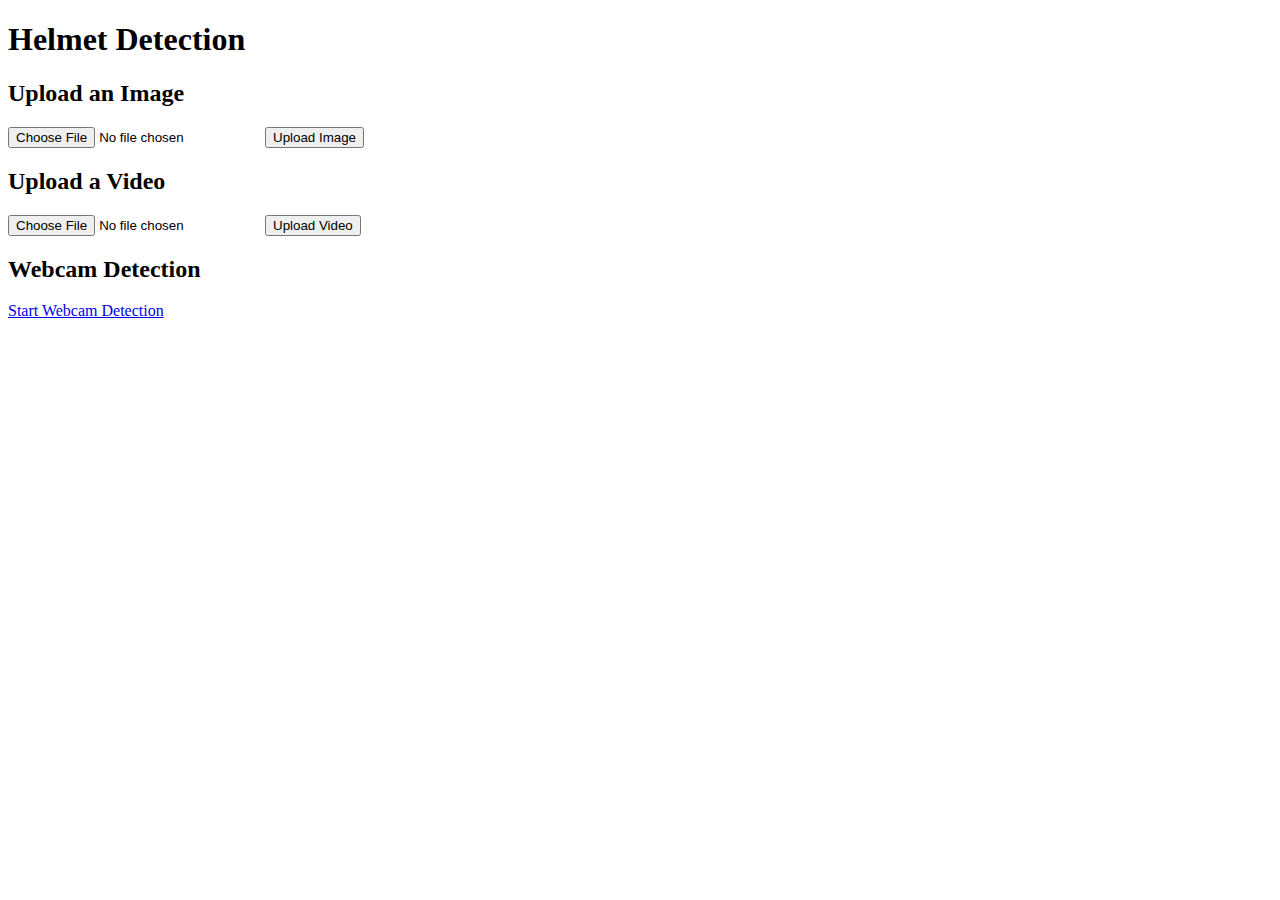
==== python_flask/templates/index.html @ c235be3f "add" ====
<!DOCTYPE html>
<html lang="en">
<head>
    <meta charset="UTF-8">
    <meta name="viewport" content="width=device-width, initial-scale=1.0">
    <title>Helmet Detection</title>
</head>
<body>
    <h1>Helmet Detection</h1>

    <!-- ฟอร์มสำหรับอัปโหลดรูปภาพ -->
    <h2>Upload an Image</h2>
    <form action="/upload_image" method="POST" enctype="multipart/form-data">
        <input type="file" name="file" accept="image/*">
        <button type="submit">Upload Image</button>
    </form>

    <!-- ฟอร์มสำหรับอัปโหลดวิดีโอ -->
    <h2>Upload a Video</h2>
    <form action="/upload_video" method="POST" enctype="multipart/form-data">
        <input type="file" name="file" accept="video/*">
        <button type="submit">Upload Video</button>
    </form>

    <!-- ลิงก์สำหรับเปิดการตรวจจับผ่านเว็บแคม -->
    <h2>Webcam Detection</h2>
    <a href="/webcam">Start Webcam Detection</a>
</body>
</html>
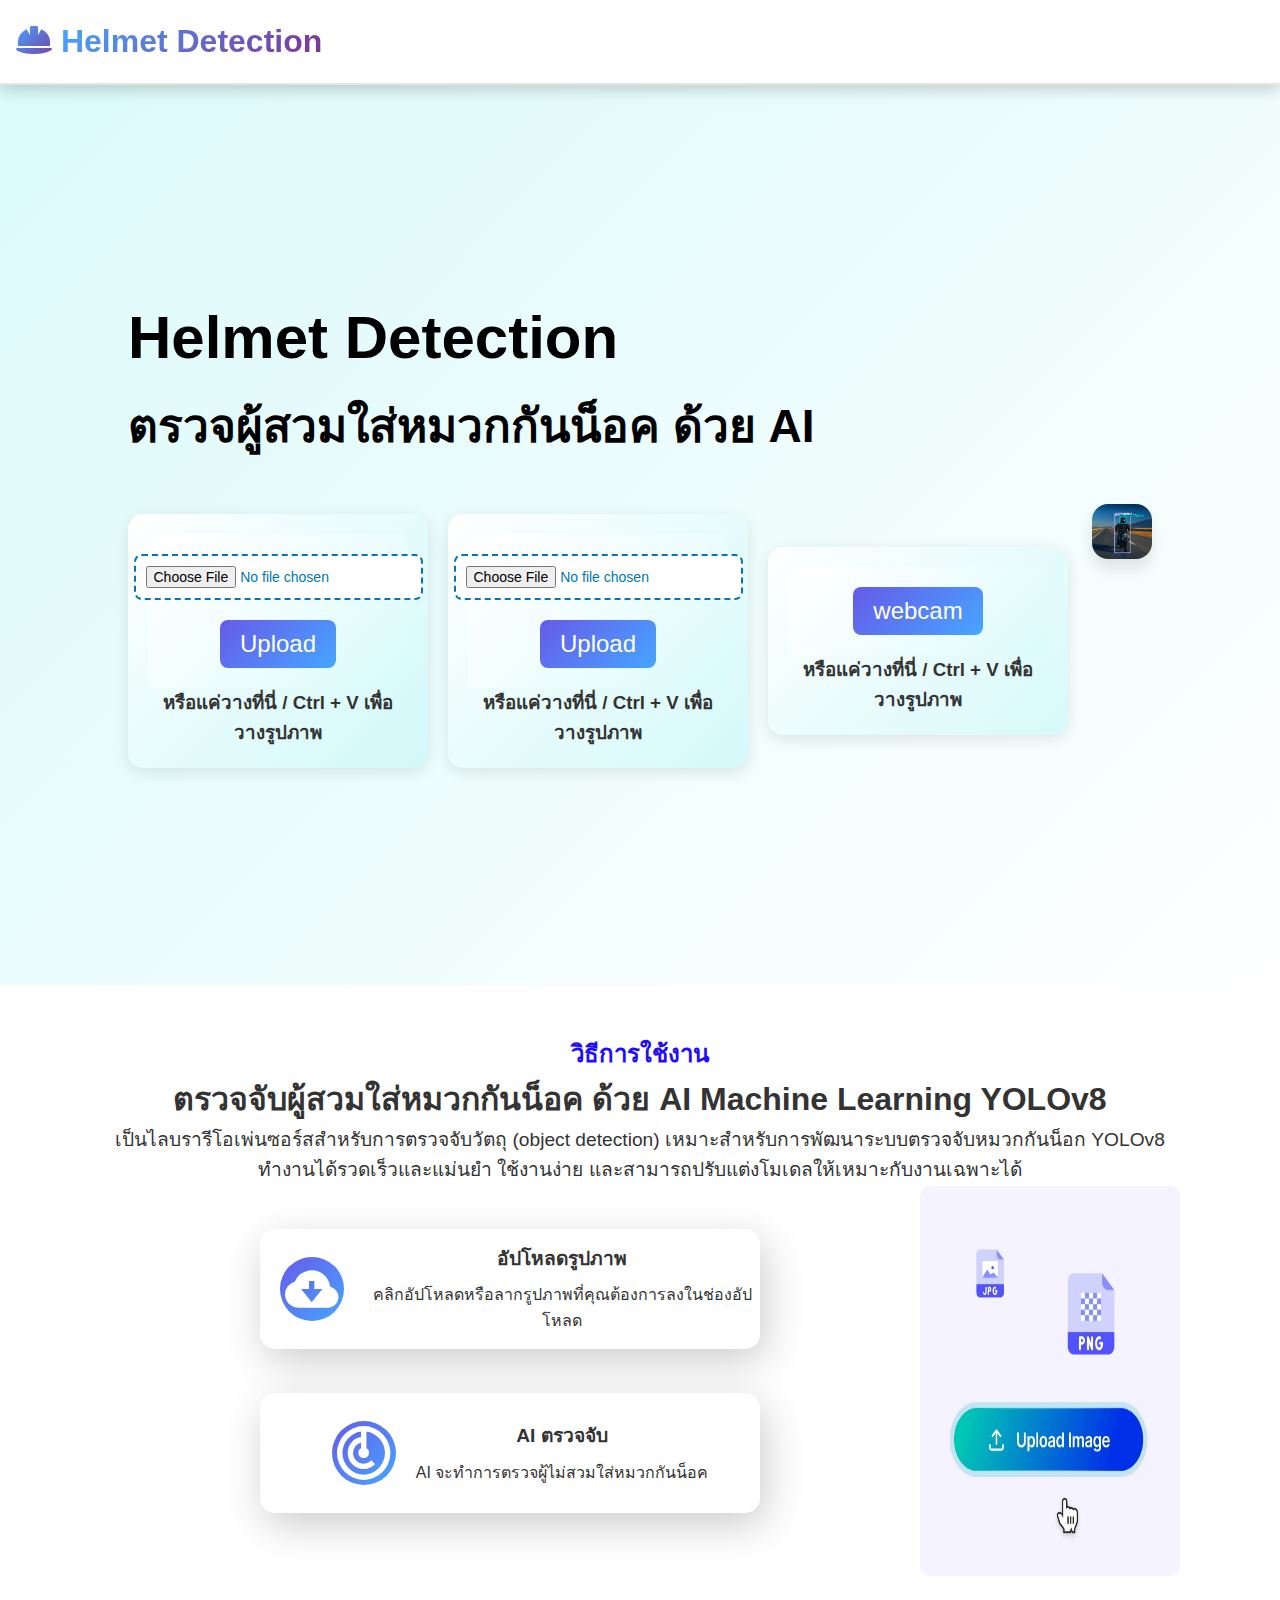
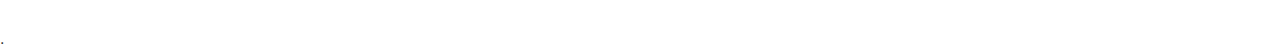
==== commit 79c7ab83: "add" ====
--- a/python_flask/templates/index.html
+++ b/python_flask/templates/index.html
@@ -4,26 +4,93 @@
     <meta charset="UTF-8">
     <meta name="viewport" content="width=device-width, initial-scale=1.0">
     <title>Helmet Detection</title>
+    <link rel="stylesheet" href="styles.css">
+    <link rel="stylesheet" href="https://cdnjs.cloudflare.com/ajax/libs/font-awesome/6.0.0-beta3/css/all.min.css">
+    <link href='https://unpkg.com/boxicons@2.1.4/css/boxicons.min.css' rel='stylesheet'>
+
 </head>
 <body>
-    <h1>Helmet Detection</h1>
+    <nav>
+        <div class="logo">
+            <a href="#"><i class="fas fa-helmet-safety"></i> </a>
+            <a href="#">Helmet Detection</a>
+        </div>
+    </nav>
+    <section  class="home" id="home">
+        <div class="home-text">
+            <h1>Helmet Detection</h1>
+            <h2>ตรวจผู้สวมใส่หมวกกันน็อค ด้วย AI</h2>
+            <div class="btn-container">
+                <div class="btn">
+                    <form class="btn-1" action="/upload_image" method="POST" enctype="multipart/form-data">
+                        <input type="file" name="file" accept="image/*"/>
+                        <input type="submit" value="Upload">
+                    </form>
+                    <h3>หรือแค่วางที่นี่ / Ctrl + V เพื่อวางรูปภาพ</h3>
+                </div>
+                <div class="btn">
+                    <form class="btn-1" action="/upload_video" method="POST" enctype="multipart/form-data">
+                        <input type="file" name="file" accept="video/*" />
+                        <input type="submit" value="Upload">
+                    </form>
+                    <h3>หรือแค่วางที่นี่ / Ctrl + V เพื่อวางรูปภาพ</h3>
+                </div>
+                <div class="btn">
+                    <form class="btn-1" href="/webcam">
+                        <input type="submit" value="webcam">
+                    </form>
+                    <h3>หรือแค่วางที่นี่ / Ctrl + V เพื่อวางรูปภาพ</h3>
+                </div>
+            </div>
+            
 
-    <!-- ฟอร์มสำหรับอัปโหลดรูปภาพ -->
-    <h2>Upload an Image</h2>
-    <form action="/upload_image" method="POST" enctype="multipart/form-data">
-        <input type="file" name="file" accept="image/*">
-        <button type="submit">Upload Image</button>
-    </form>
+        </div>
+        <div class="home-img">
+            <img src="images/home.png" alt="">
+        </div>
+    </section>
 
-    <!-- ฟอร์มสำหรับอัปโหลดวิดีโอ -->
-    <h2>Upload a Video</h2>
-    <form action="/upload_video" method="POST" enctype="multipart/form-data">
-        <input type="file" name="file" accept="video/*">
-        <button type="submit">Upload Video</button>
-    </form>
+    <section class="how-to-use" id="How-to-use">
+    <div class="how-to-use-heading">
+        <h1>วิธีการใช้งาน</h1>
+        <h2>ตรวจจับผู้สวมใส่หมวกกันน็อค ด้วย AI Machine Learning YOLOv8</h2>
+        <p>เป็นไลบรารีโอเพ่นซอร์สสำหรับการตรวจจับวัตถุ (object detection) เหมาะสำหรับการพัฒนาระบบตรวจจับหมวกกันน็อก YOLOv8 ทำงานได้รวดเร็วและแม่นยำ ใช้งานง่าย และสามารถปรับแต่งโมเดลให้เหมาะกับงานเฉพาะได้</p>
+    </div>
+    <div class="how-to-use-content">
+        <div class="how-to-use-boxes">
+            <div class="box" id="upload-box">
+                <i class='bx bxs-cloud-download'></i>
+                <div class="how-to-use-text">
+                    <h1>อัปโหลดรูปภาพ</h1>
+                    <p>คลิกอัปโหลดหรือลากรูปภาพที่คุณต้องการลงในช่องอัปโหลด</p>
+                </div>
+            </div>
+            <div class="box" id="ai-detect-box">
+                <i class='bx bx-radar'></i>
+                <div class="how-to-use-text">
+                    <h1>AI ตรวจจับ</h1>
+                    <p>AI จะทำการตรวจผู้ไม่สวมใส่หมวกกันน็อค</p>
+                </div>
+            </div>
+        </div>
+        <div class="how-to-use-img">
+            <img id="dynamic-image" src="images/Screenshot 2024-07-30 235159.png" alt="AI Helmet Detection">
+        </div>
+    </div>
+</section>
 
-    <!-- ลิงก์สำหรับเปิดการตรวจจับผ่านเว็บแคม -->
-    <h2>Webcam Detection</h2>
-    <a href="/webcam">Start Webcam Detection</a>
+
+
+
+
+
+
+
+
+
+
+
+    
+    <script src="script.js"></script>.
 </body>
 </html>--- a/python_flask/templates/styles.css
+++ b/python_flask/templates/styles.css
@@ -0,0 +1,228 @@
+/* ตั้งค่ารีเซ็ต margin, padding และ box-sizing สำหรับทุกองค์ประกอบ */
+* {
+    margin: 0;
+    padding: 0;
+    box-sizing: border-box;
+}
+
+/* การตกแต่งแถบนำทาง (navigation) */
+nav {
+    padding: 1rem;
+    background-color: #ffffff; /* สีน้ำเงินเข้ม */
+    display: flex;
+    justify-content: space-between;
+    align-items: center;
+    box-shadow: 0px 4px 15px rgba(0, 0, 0, 0.2); /* เพิ่มเงาเพื่อสร้างมิติ */
+    border-bottom: 2px solid rgba(0, 0, 0, 0.1); /* เส้นขอบล่างบางๆ เพื่อเน้นมิติ */
+    position: sticky; /* ทำให้แถบนำทางติดอยู่ด้านบน */
+    top: 0;
+    z-index: 1000;
+}
+
+
+/* การตกแต่งโลโก้ */
+.logo a {
+    font-size: 2rem;
+    background: linear-gradient(135deg, #46A6FF, #7E3299); /* ไล่สีจากน้ำเงินเข้มไปฟ้าอ่อน */
+    -webkit-background-clip: text; /* ทำให้การไล่สีใช้กับตัวอักษร */
+    -webkit-text-fill-color: transparent; /* ทำให้พื้นหลังของตัวอักษรโปร่งใส */
+    text-decoration: none;
+    font-weight: bold; /* เน้นโลโก้ */
+}
+
+
+/* การตกแต่งส่วน section */
+section {
+    padding: 50px 10%;
+    background: linear-gradient(135deg, #b1f4f474, #ffffff); /* ไล่สีฟ้าอ่อนไปสีขาว */
+}
+
+/* การตกแต่งส่วน home */
+.home {
+    width: 100%;
+    height: 100vh;
+    display: grid;
+    grid-template-columns: repeat(2, 1fr);
+    align-items: center;
+    gap: 1.5rem;
+}
+
+.home-img img {
+    width: 100%;
+    border-radius: 1rem;
+    box-shadow: 0px 10px 15px rgba(0, 0, 0, 0.1); /* เพิ่มเงาให้กับรูปภาพ */
+    transition: transform 0.3s ease; /* เพิ่มเอฟเฟกต์ซูมเมื่อ hover */
+}
+
+.home-img img:hover {
+    transform: scale(1.05); /* ซูมเมื่อ hover */
+}
+
+.home-text h1 {
+    font-size: 60px;
+    color: #000000; /* สีน้ำเงินเข้ม */
+    line-height: 1.2; /* เพิ่มการอ่านง่าย */
+}
+
+.home-text h2 {
+    font-size: 46px;
+    margin: 1rem 0;
+    color: #000000; /* สีน้ำเงินปานกลาง */
+}
+
+/* ปรับแต่งปุ่ม */
+.btn-container {
+    display: flex;
+    justify-content: center; /* จัดปุ่มให้อยู่กึ่งกลางหน้าจอ */
+    align-items: center;
+    gap: 20px; /* เพิ่มช่องว่างระหว่างปุ่ม */
+    margin-top: 50px;
+}
+
+/* การตกแต่งปุ่มคอนเทนเนอร์ */
+.btn {
+    display: flex;
+    flex-direction: column;
+    align-items: center;
+    background: linear-gradient(135deg, #ffffff, #b1f4f474); /* ไล่สีฟ้าอ่อนไปสีขาว */
+    padding: 20px;
+    border-radius: 15px;
+    width: 300px; /* ปรับขนาดให้ปุ่มเท่ากัน */
+    text-align: center;
+    box-shadow: 0px 4px 15px rgba(0, 0, 0, 0.1);
+}
+
+
+/* การตกแต่งฟอร์ม */
+.btn-1 {
+    display: flex;
+    flex-direction: column;
+    align-items: center;
+    gap: 20px; /* ระยะห่างระหว่างองค์ประกอบ */
+    padding: 20px;
+    background: linear-gradient(135deg, #ffffff, #d4fbfb74); /* ไล่สีฟ้าอ่อนไปสีขาว */
+    border-radius: 10px;
+    width: 100%;
+}
+
+/* การตกแต่ง input[type="file"] */
+.btn-1 input[type="file"] {
+    background-color: #ffffff; /* พื้นหลังสีขาว */
+    border: 2px dashed #0077b6; /* ขอบเส้นประสีน้ำเงิน */
+    padding: 10px;
+    border-radius: 8px;
+    font-size: 14px;
+    cursor: pointer;
+    color: #0077b6; /* ข้อความสีน้ำเงิน */
+}
+
+/* การตกแต่ง input[type="submit"] */
+.btn-1 input[type="submit"] {
+    background: linear-gradient(135deg, #665AE8, #46A6FF); /* ไล่สีจากน้ำเงินเข้มไปน้ำเงินปานกลาง */
+    color: #ffffff; /* ข้อความสีขาว */
+    border: none;
+    padding: 10px 20px;
+    border-radius: 8px;
+    font-size: 24px;
+    cursor: pointer;
+    transition: background 0.3s ease; /* เพิ่มเอฟเฟกต์ hover */
+}
+
+/* เอฟเฟกต์เมื่อ hover บนปุ่ม submit */
+.btn-1 input[type="submit"]:hover {
+    background: linear-gradient(135deg, #577DF3, #665AE8); /* ไล่สีเข้มขึ้นเมื่อ hover */
+}
+
+
+/* การตกแต่งฟอนต์ */
+body {
+    font-family: 'Poppins', sans-serif; /* ใช้ฟอนต์โมเดิร์น */
+    line-height: 1.6; /* เพิ่มการอ่านง่าย */
+    color: #333; /* สีข้อความพื้นฐาน */
+}
+
+#How-to-use {
+    padding: 50px 100px;
+    text-align: center;
+}
+
+.how-to-use {
+    background: #ffffff;
+}
+
+.how-to-use-heading h1 {
+    font-size: 1.5rem;
+    color: #1F0CFF;
+}
+
+.how-to-use-heading h2 {
+    font-size: 2rem;
+}
+
+.how-to-use-heading p {
+    font-size: 1.2rem;
+}
+
+/* จัดเรียงกล่องสองกล่องเป็นแนวตั้งและรูปภาพอยู่ทางขวา */
+.how-to-use-content {
+    display: flex;
+    justify-content: space-between;
+    align-items: flex-start;
+}
+
+.how-to-use-boxes {
+    display: flex;
+    flex-direction: column; /* จัดเรียงกล่องเป็นแนวตั้ง */
+    justify-content: center;
+    align-items: flex-start;
+    margin-top: 20px; /* เพิ่ม margin-top เพื่อเลื่อนกล่องลงมา */
+}
+
+.how-to-use-img {
+    display: flex;
+    align-items: center;
+    justify-content: center;
+    height: 390px; /* ความสูงที่ต้องการ */
+    width: 100%; /* ความกว้างที่ต้องการ */
+    object-fit: cover; /* หรือใช้ contain ถ้าต้องการให้รูปภาพไม่ถูกตัด */
+
+}
+
+.how-to-use-img img {
+    width: 100%;
+    height: 100%;
+    border-radius: 10px;
+}
+
+.box {
+    cursor: pointer;
+    width: 500px;
+    height: 120px;
+    margin: 1.4rem 10rem;
+    border-radius: 15px;
+    box-shadow: 5px 12px 41px rgba(0, 0, 0, 0.2);
+    display: flex;
+    align-items: center;
+    justify-content: center;
+}
+
+.how-to-use-text h1 {
+    font-size: 1.2rem;
+    margin-bottom: 0.5rem;
+}
+
+.how-to-use-text p {
+    font-size: 1rem;
+}
+
+.box i {
+    font-size: 4rem;
+    margin: 20px;
+    color: #ffffff;
+    background: linear-gradient(135deg, #665AE8, #46A6FF); /* ไล่สีจากน้ำเงินเข้มไปน้ำเงินปานกลาง */
+    border-radius: 40px;
+}
+
+.box:hover {
+    transform: scale(1.05);
+}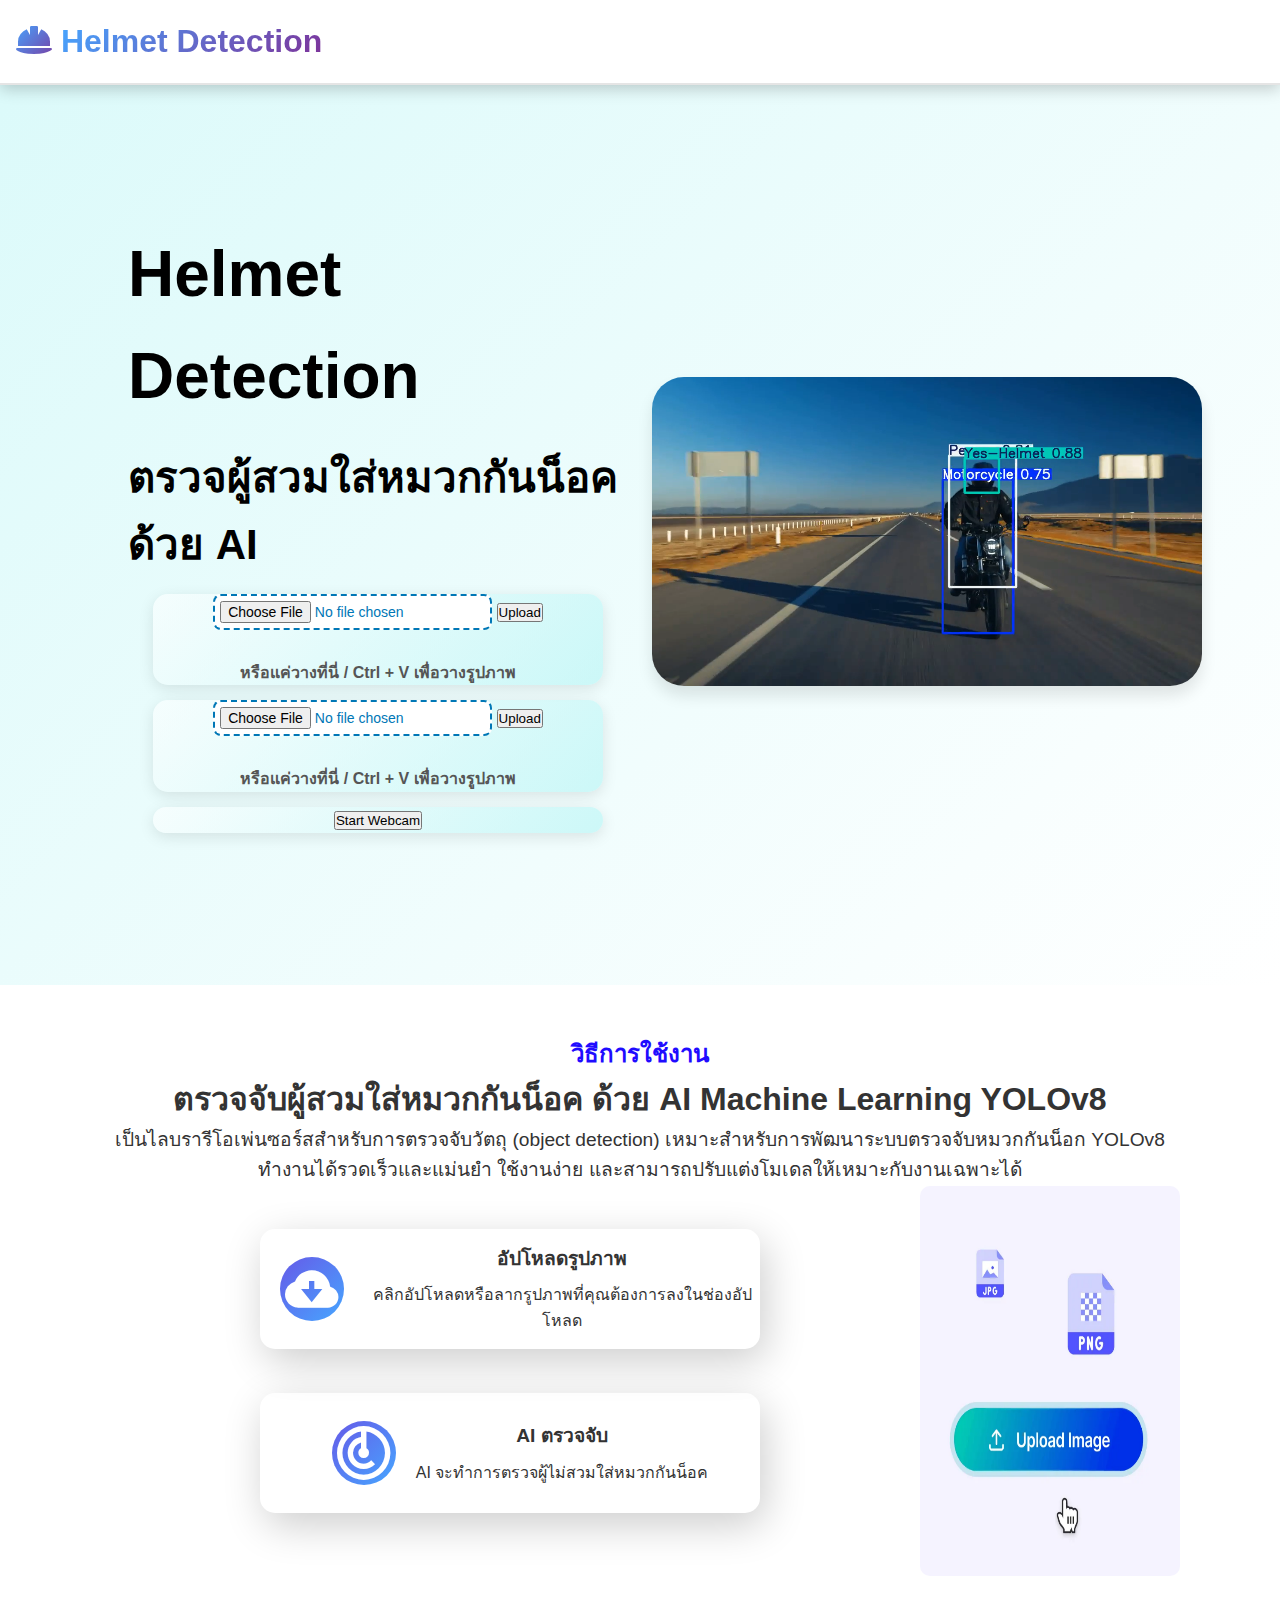
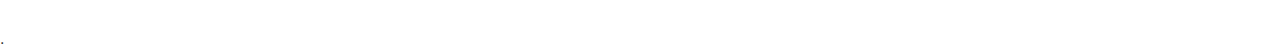
==== commit 56f5ad2f: "add" ====
--- a/python_flask/templates/index.html
+++ b/python_flask/templates/index.html
@@ -4,7 +4,7 @@
     <meta charset="UTF-8">
     <meta name="viewport" content="width=device-width, initial-scale=1.0">
     <title>Helmet Detection</title>
-    <link rel="stylesheet" href="styles.css">
+    <link rel="stylesheet" href="../static/styles.css">
     <link rel="stylesheet" href="https://cdnjs.cloudflare.com/ajax/libs/font-awesome/6.0.0-beta3/css/all.min.css">
     <link href='https://unpkg.com/boxicons@2.1.4/css/boxicons.min.css' rel='stylesheet'>
 
@@ -36,17 +36,19 @@
                     <h3>หรือแค่วางที่นี่ / Ctrl + V เพื่อวางรูปภาพ</h3>
                 </div>
                 <div class="btn">
-                    <form class="btn-1" href="/webcam">
-                        <input type="submit" value="webcam">
-                    </form>
-                    <h3>หรือแค่วางที่นี่ / Ctrl + V เพื่อวางรูปภาพ</h3>
+                    <a href="/webcam" class="btn-1">
+                        <input type="button" value="Start Webcam">
+                    </a>
                 </div>
             </div>
             
 
         </div>
         <div class="home-img">
-            <img src="images/home.png" alt="">
+            <video width="100%" autoplay loop muted>
+                <source src="../static/images/450596137_3785505721772666_8967117101057399585_n.mp4" type="video/mp4">
+                Your browser does not support the video tag.
+            </video>
         </div>
     </section>
 
@@ -74,7 +76,7 @@
             </div>
         </div>
         <div class="how-to-use-img">
-            <img id="dynamic-image" src="images/Screenshot 2024-07-30 235159.png" alt="AI Helmet Detection">
+            <img id="dynamic-image" src="../static/images/Screenshot 2024-07-30 235159.png" alt="AI Helmet Detection">
         </div>
     </div>
 </section>
@@ -91,6 +93,6 @@
 
 
     
-    <script src="script.js"></script>.
+    <script src="../static/script.js"></script>.
 </body>
 </html>--- a/python_flask/static/styles.css
+++ b/python_flask/static/styles.css
@@ -0,0 +1,249 @@
+/* ตั้งค่ารีเซ็ต margin, padding และ box-sizing สำหรับทุกองค์ประกอบ */
+* {
+    margin: 0;
+    padding: 0;
+    box-sizing: border-box;
+}
+
+/* การตกแต่งแถบนำทาง (navigation) */
+nav {
+    padding: 1rem;
+    background-color: #ffffff; /* สีน้ำเงินเข้ม */
+    display: flex;
+    justify-content: space-between;
+    align-items: center;
+    box-shadow: 0px 4px 15px rgba(0, 0, 0, 0.2); /* เพิ่มเงาเพื่อสร้างมิติ */
+    border-bottom: 2px solid rgba(0, 0, 0, 0.1); /* เส้นขอบล่างบางๆ เพื่อเน้นมิติ */
+    position: sticky; /* ทำให้แถบนำทางติดอยู่ด้านบน */
+    top: 0;
+    z-index: 1000;
+}
+
+
+/* การตกแต่งโลโก้ */
+.logo a {
+    font-size: 2rem;
+    background: linear-gradient(135deg, #46A6FF, #7E3299); /* ไล่สีจากน้ำเงินเข้มไปฟ้าอ่อน */
+    -webkit-background-clip: text; /* ทำให้การไล่สีใช้กับตัวอักษร */
+    -webkit-text-fill-color: transparent; /* ทำให้พื้นหลังของตัวอักษรโปร่งใส */
+    text-decoration: none;
+    font-weight: bold; /* เน้นโลโก้ */
+}
+
+
+/* การตกแต่งส่วน section */
+section {
+    padding: 50px 10%;
+    background: linear-gradient(135deg, #b1f4f474, #ffffff); /* ไล่สีฟ้าอ่อนไปสีขาว */
+}
+
+/* การตกแต่งส่วน home */
+.home {
+    width: 100%;
+    height: 100vh;
+    display: grid;
+    grid-template-columns: repeat(2, 1fr);
+    align-items: center;
+    gap: 1.5rem;
+}
+
+.home-img img {
+    width: 100%;
+    height: auto;
+    border: 2px solid #000; /* ใส่กรอบรอบๆ วิดีโอ */
+    border-radius: 8px; /* ปรับความโค้งของมุมถ้าต้องการ */
+}
+
+.home-img video {
+    width: 110%;
+    border-radius: 2rem;
+    box-shadow: 0px 10px 15px rgba(0, 0, 0, 0.1); /* เพิ่มเงาให้กับวิดีโอ */
+    transition: transform 0.3s ease; /* เพิ่มเอฟเฟกต์ซูมเมื่อ hover */
+}
+
+.home-img video:hover {
+    transform: scale(1.05); /* ซูมเมื่อ hover */
+}
+
+
+.home-text h1 {
+    font-size: 64px;
+    color: #000000; /* สีน้ำเงินเข้ม */
+}
+
+.home-text h2 {
+    font-size: 42px;
+    margin: 1rem 0;
+    color: #000000; /* สีน้ำเงินปานกลาง */
+}
+
+
+/* การตกแต่งคอนเทนเนอร์ของปุ่ม */
+.btn {
+    display: flex;
+    flex-direction: column; /* จัดเรียงเนื้อหาในแนวตั้ง */
+    align-items: center;
+    background: linear-gradient(135deg, #ffffff93, #b1f4f493); /* ไล่สีฟ้าอ่อนไปสีขาว */
+    padding: 0px;
+    border-radius: 15px;
+    width: 450px; /* กำหนดขนาดกว้างให้เหมาะสม */
+    margin: 15px auto;
+    box-shadow: 0px 4px 15px rgba(0, 0, 0, 0.1); /* เพิ่มเงาเล็กน้อย */
+    text-align: center;
+}
+
+/* การตกแต่งหัวเรื่อง */
+.btn h2 {
+    font-size: 22px; /* ขนาดฟอนต์ของหัวเรื่อง */
+    margin-bottom: 10px; /* เพิ่มช่องว่างระหว่างหัวเรื่องและฟอร์ม */
+    background: linear-gradient(135deg, #46A6FF, #7E3299); /* ไล่สีจากน้ำเงินเข้มไปฟ้าอ่อน */
+    -webkit-background-clip: text; /* ทำให้การไล่สีใช้กับตัวอักษร */
+    -webkit-text-fill-color: transparent; /* ทำให้พื้นหลังของตัวอักษรโปร่งใส */}
+
+/* การตกแต่ง input[type="file"] */
+.btn input[type="file"] {
+    background-color: #ffffff;
+    border: 2px dashed #0077b6; /* ขอบเส้นประสีน้ำเงิน */
+    padding: 5px;
+    border-radius: 8px;
+    font-size: 14px;
+    cursor: pointer;
+    color: #0077b6; /* ข้อความสีน้ำเงิน */
+    margin-bottom: 10px; /* เพิ่มช่องว่างด้านล่าง input */
+}
+
+/* การตกแต่งปุ่ม upload */
+.btn button {
+    background: linear-gradient(135deg, #46A6FF, #665AE8); /* ไล่สีจากฟ้าเข้มน้ำเงิน */
+    color: #ffffff; /* ข้อความสีขาว */
+    border: none;
+    padding: 10px 16px;
+    border-radius: 8px;
+    font-size: 18px; /* ขนาดฟอนต์ของปุ่ม */
+    cursor: pointer;
+    transition: background 0.3s ease; /* เพิ่มเอฟเฟกต์ hover */
+}
+
+/* เอฟเฟกต์เมื่อ hover บนปุ่ม */
+.btn button:hover {
+    background: linear-gradient(135deg, #e39709, #fd0000); /* ไล่สีเข้มขึ้นเมื่อ hover */
+}
+
+/* การตกแต่งลิงก์ Webcam Detection */
+.btn .webcam-link {
+    background: linear-gradient(135deg, #46A6FF, #665AE8); /* ไล่สีเหมือนกับปุ่ม */
+    color: #ffffff; /* ข้อความสีขาว */
+    padding: 10px 16px;
+    border-radius: 8px;
+    text-decoration: none;
+    font-size: 18px;
+    cursor: pointer;
+    transition: background 0.3s ease;
+}
+
+/* เอฟเฟกต์เมื่อ hover บนลิงก์ Webcam Detection */
+.btn .webcam-link:hover {
+    background: linear-gradient(135deg, #e39709, #fd0000); /* ไล่สีเข้มขึ้นเมื่อ hover */
+}
+
+/* การตกแต่งข้อความเพิ่มเติม */
+.btn h3 {
+    margin-top: 20px;
+    font-size: 16px;
+    color: #555555; /* สีเทาเข้มสำหรับข้อความเพิ่มเติม */
+}
+
+
+
+/* การตกแต่งฟอนต์ */
+body {
+    font-family: 'Poppins', sans-serif; /* ใช้ฟอนต์โมเดิร์น */
+    line-height: 1.6; /* เพิ่มการอ่านง่าย */
+    color: #333; /* สีข้อความพื้นฐาน */
+}
+
+#How-to-use {
+    padding: 50px 100px;
+    text-align: center;
+}
+
+.how-to-use {
+    background: #ffffff;
+}
+
+.how-to-use-heading h1 {
+    font-size: 1.5rem;
+    color: #1F0CFF;
+}
+
+.how-to-use-heading h2 {
+    font-size: 2rem;
+}
+
+.how-to-use-heading p {
+    font-size: 1.2rem;
+}
+
+/* จัดเรียงกล่องสองกล่องเป็นแนวตั้งและรูปภาพอยู่ทางขวา */
+.how-to-use-content {
+    display: flex;
+    justify-content: space-between;
+    align-items: flex-start;
+}
+
+.how-to-use-boxes {
+    display: flex;
+    flex-direction: column; /* จัดเรียงกล่องเป็นแนวตั้ง */
+    justify-content: center;
+    align-items: flex-start;
+    margin-top: 20px; /* เพิ่ม margin-top เพื่อเลื่อนกล่องลงมา */
+}
+
+.how-to-use-img {
+    display: flex;
+    align-items: center;
+    justify-content: center;
+    height: 390px; /* ความสูงที่ต้องการ */
+    width: 100%; /* ความกว้างที่ต้องการ */
+    object-fit: cover; /* หรือใช้ contain ถ้าต้องการให้รูปภาพไม่ถูกตัด */
+
+}
+
+.how-to-use-img img {
+    width: 100%;
+    height: 100%;
+    border-radius: 10px;
+}
+
+.box {
+    cursor: pointer;
+    width: 500px;
+    height: 120px;
+    margin: 1.4rem 10rem;
+    border-radius: 15px;
+    box-shadow: 5px 12px 41px rgba(0, 0, 0, 0.2);
+    display: flex;
+    align-items: center;
+    justify-content: center;
+}
+
+.how-to-use-text h1 {
+    font-size: 1.2rem;
+    margin-bottom: 0.5rem;
+}
+
+.how-to-use-text p {
+    font-size: 1rem;
+}
+
+.box i {
+    font-size: 4rem;
+    margin: 20px;
+    color: #ffffff;
+    background: linear-gradient(135deg, #665AE8, #46A6FF); /* ไล่สีจากน้ำเงินเข้มไปน้ำเงินปานกลาง */
+    border-radius: 40px;
+}
+
+.box:hover {
+    transform: scale(1.05);
+}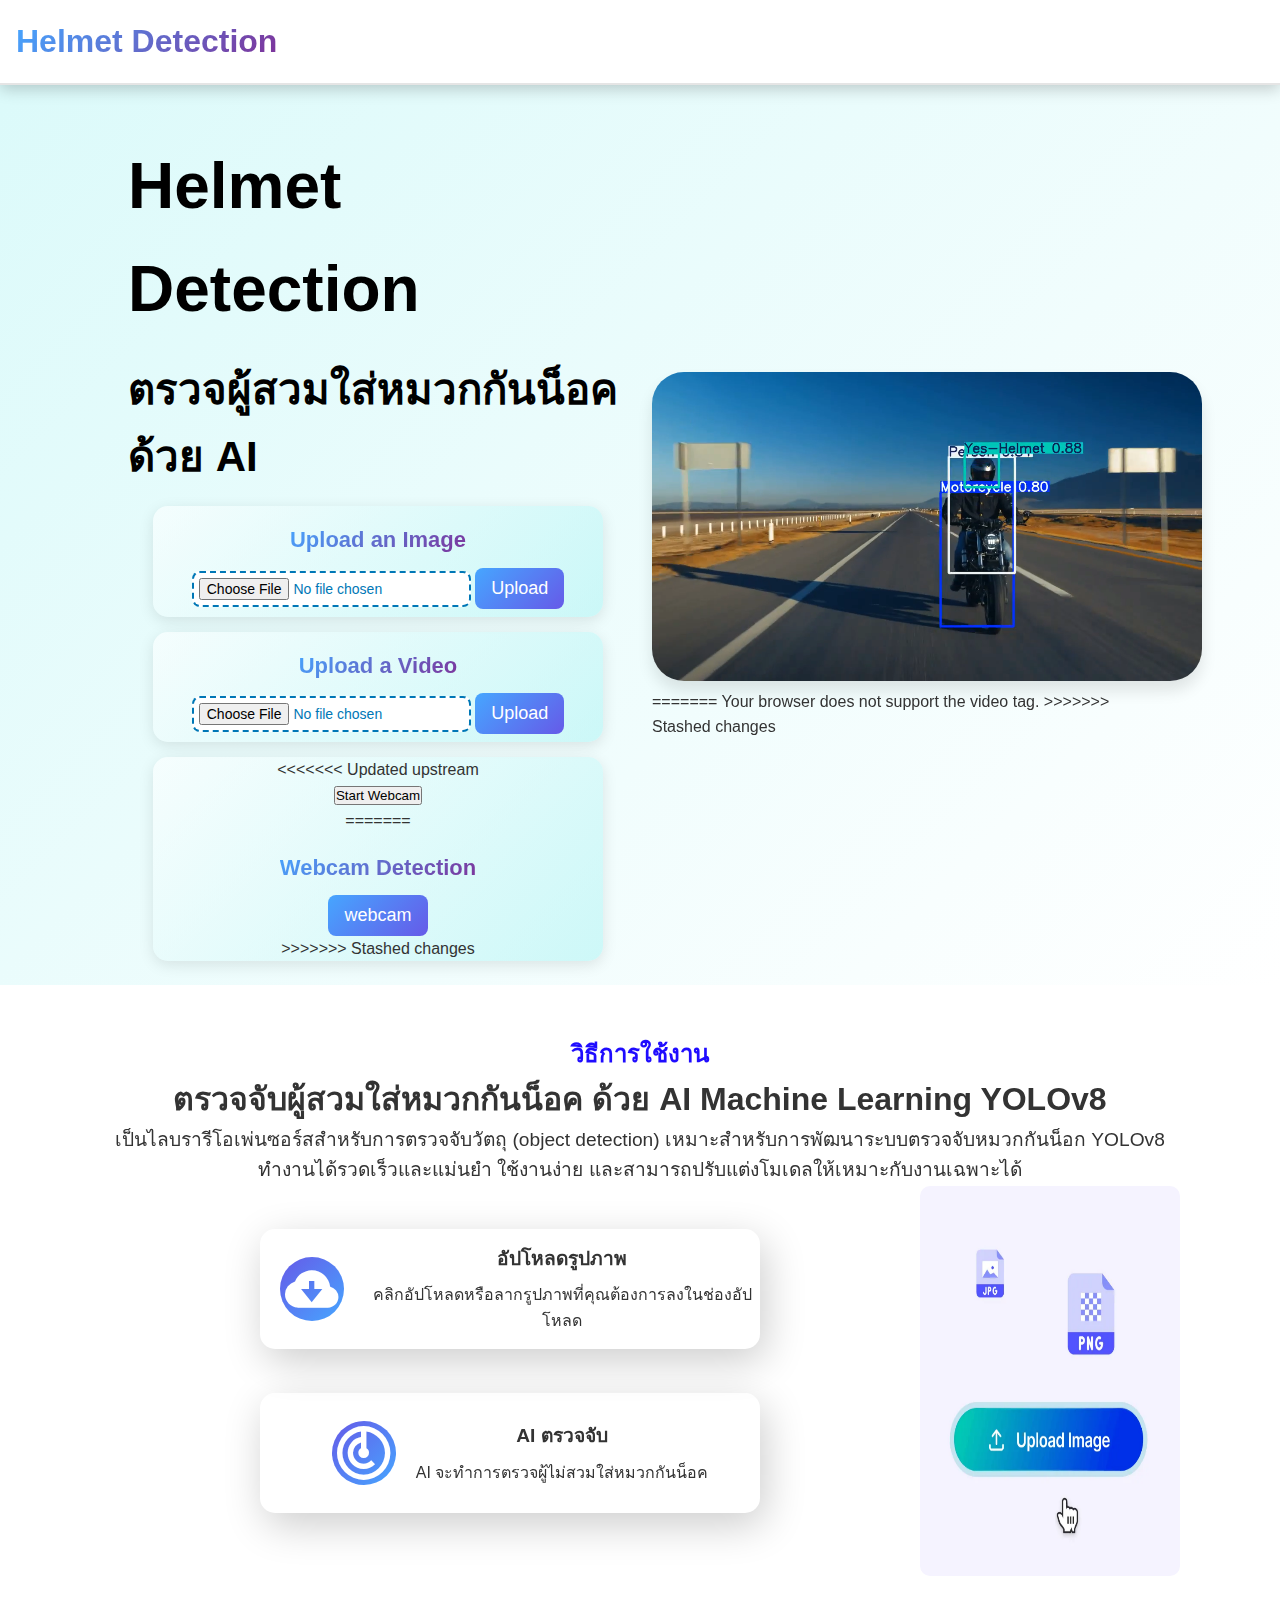
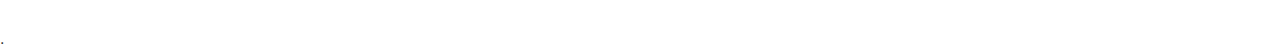
==== commit 2b878518: "add" ====
--- a/python_flask/templates/index.html
+++ b/python_flask/templates/index.html
@@ -12,7 +12,6 @@
 <body>
     <nav>
         <div class="logo">
-            <a href="#"><i class="fas fa-helmet-safety"></i> </a>
             <a href="#">Helmet Detection</a>
         </div>
     </nav>
@@ -22,23 +21,30 @@
             <h2>ตรวจผู้สวมใส่หมวกกันน็อค ด้วย AI</h2>
             <div class="btn-container">
                 <div class="btn">
+                    <h2>Upload an Image</h2>
                     <form class="btn-1" action="/upload_image" method="POST" enctype="multipart/form-data">
                         <input type="file" name="file" accept="image/*"/>
                         <input type="submit" value="Upload">
                     </form>
-                    <h3>หรือแค่วางที่นี่ / Ctrl + V เพื่อวางรูปภาพ</h3>
                 </div>
                 <div class="btn">
+                    <h2>Upload a Video</h2>
                     <form class="btn-1" action="/upload_video" method="POST" enctype="multipart/form-data">
                         <input type="file" name="file" accept="video/*" />
                         <input type="submit" value="Upload">
                     </form>
-                    <h3>หรือแค่วางที่นี่ / Ctrl + V เพื่อวางรูปภาพ</h3>
                 </div>
                 <div class="btn">
+<<<<<<< Updated upstream
                     <a href="/webcam" class="btn-1">
                         <input type="button" value="Start Webcam">
                     </a>
+=======
+                    <h2>Webcam Detection</h2>
+                    <form class="btn-1" href="/webcam">
+                        <input type="submit" value="webcam">
+                    </form>
+>>>>>>> Stashed changes
                 </div>
             </div>
             
@@ -46,10 +52,18 @@
         </div>
         <div class="home-img">
             <video width="100%" autoplay loop muted>
+<<<<<<< Updated upstream
                 <source src="../static/images/450596137_3785505721772666_8967117101057399585_n.mp4" type="video/mp4">
                 Your browser does not support the video tag.
             </video>
+=======
+                <source src="images/450596137_3785505721772666_8967117101057399585_n.mp4" type="video/mp4">
+                Your browser does not support the video tag.
+            </video>
+            
+>>>>>>> Stashed changes
         </div>
+        
     </section>
 
     <section class="how-to-use" id="How-to-use">
--- a/python_flask/static/styles.css
+++ b/python_flask/static/styles.css
@@ -98,7 +98,8 @@
     margin-bottom: 10px; /* เพิ่มช่องว่างระหว่างหัวเรื่องและฟอร์ม */
     background: linear-gradient(135deg, #46A6FF, #7E3299); /* ไล่สีจากน้ำเงินเข้มไปฟ้าอ่อน */
     -webkit-background-clip: text; /* ทำให้การไล่สีใช้กับตัวอักษร */
-    -webkit-text-fill-color: transparent; /* ทำให้พื้นหลังของตัวอักษรโปร่งใส */}
+    -webkit-text-fill-color: transparent; /* ทำให้พื้นหลังของตัวอักษรโปร่งใส */
+}
 
 /* การตกแต่ง input[type="file"] */
 .btn input[type="file"] {
@@ -113,6 +114,7 @@
 }
 
 /* การตกแต่งปุ่ม upload */
+.btn input[type="submit"],
 .btn button {
     background: linear-gradient(135deg, #46A6FF, #665AE8); /* ไล่สีจากฟ้าเข้มน้ำเงิน */
     color: #ffffff; /* ข้อความสีขาว */
@@ -125,6 +127,7 @@
 }
 
 /* เอฟเฟกต์เมื่อ hover บนปุ่ม */
+.btn input[type="submit"]:hover,
 .btn button:hover {
     background: linear-gradient(135deg, #e39709, #fd0000); /* ไล่สีเข้มขึ้นเมื่อ hover */
 }
@@ -146,12 +149,7 @@
     background: linear-gradient(135deg, #e39709, #fd0000); /* ไล่สีเข้มขึ้นเมื่อ hover */
 }
 
-/* การตกแต่งข้อความเพิ่มเติม */
-.btn h3 {
-    margin-top: 20px;
-    font-size: 16px;
-    color: #555555; /* สีเทาเข้มสำหรับข้อความเพิ่มเติม */
-}
+
 
 
 
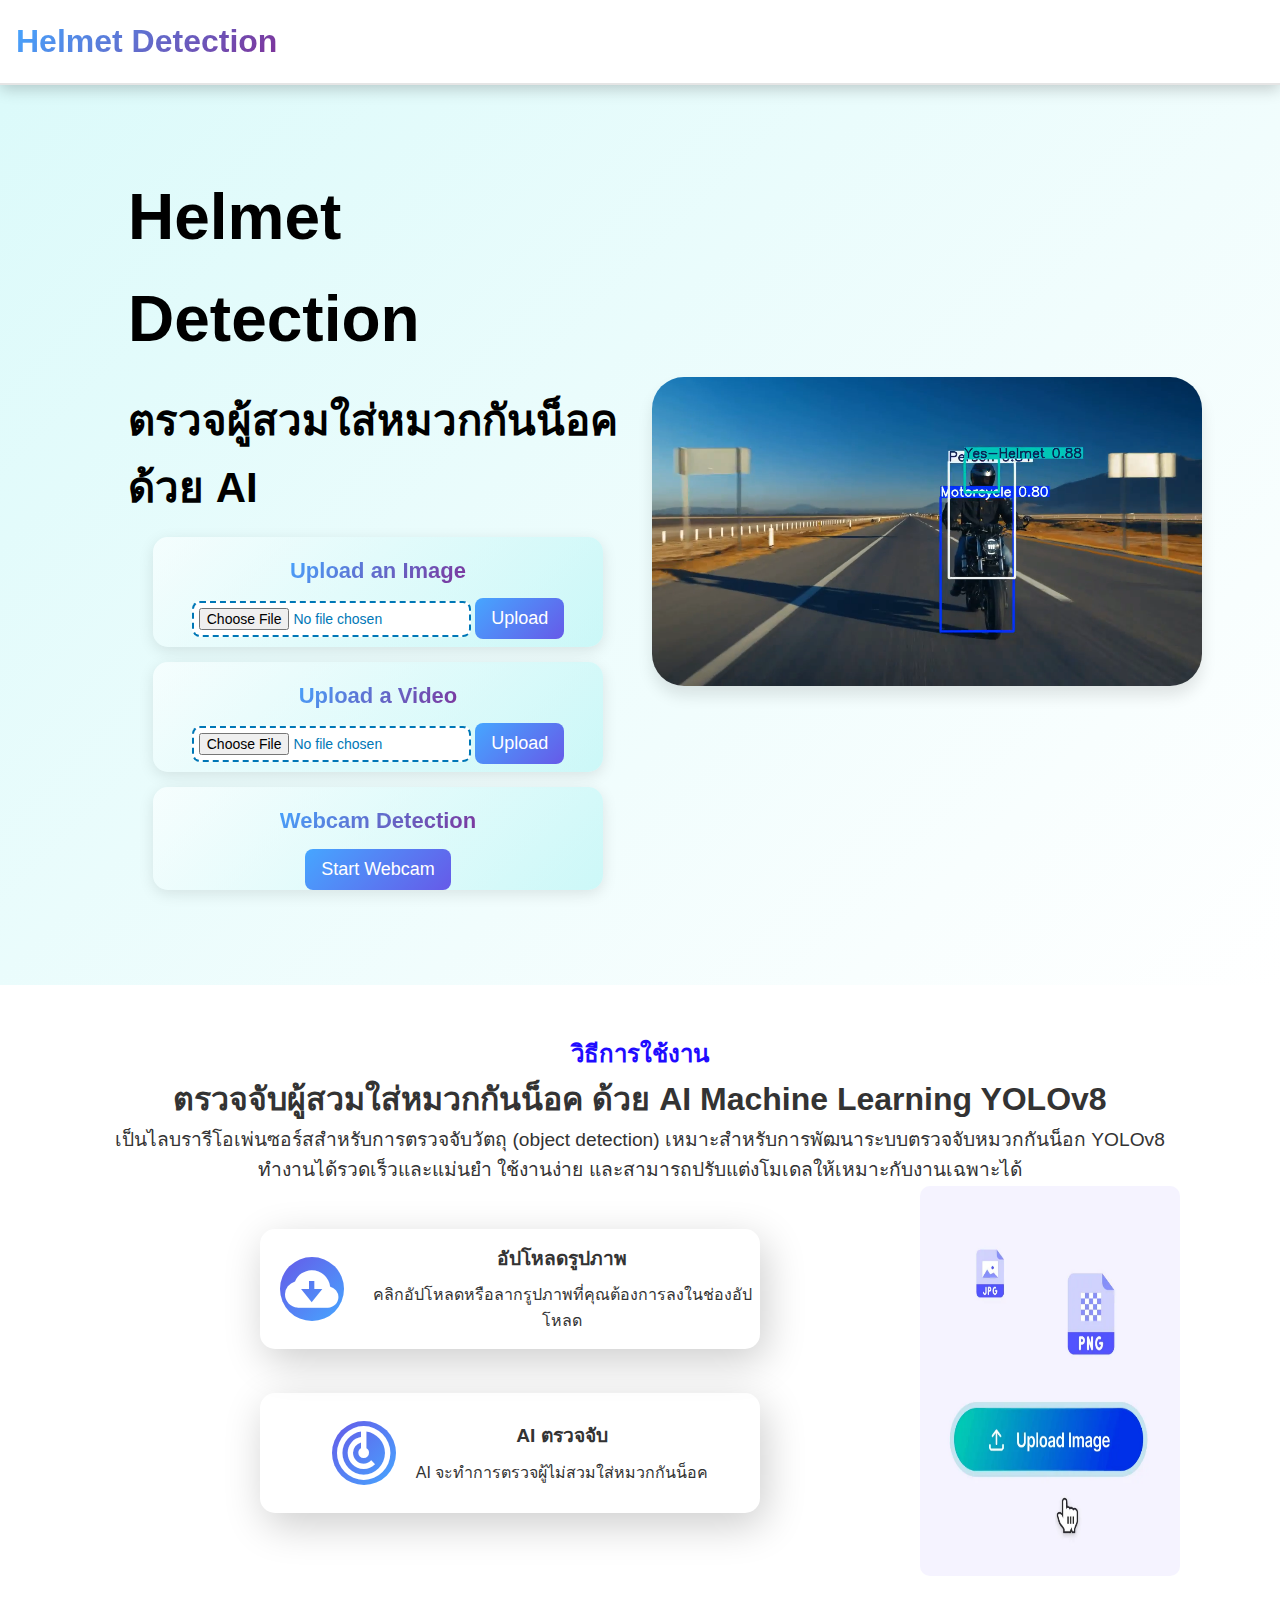
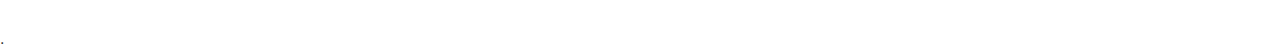
==== commit 777a99e3: "add" ====
--- a/python_flask/templates/index.html
+++ b/python_flask/templates/index.html
@@ -12,7 +12,7 @@
 <body>
     <nav>
         <div class="logo">
-            <a href="#">Helmet Detection</a>
+            <a href="/">Helmet Detection</a>
         </div>
     </nav>
     <section  class="home" id="home">
@@ -35,16 +35,10 @@
                     </form>
                 </div>
                 <div class="btn">
-<<<<<<< Updated upstream
+                    <h2>Webcam Detection</h2>
                     <a href="/webcam" class="btn-1">
                         <input type="button" value="Start Webcam">
                     </a>
-=======
-                    <h2>Webcam Detection</h2>
-                    <form class="btn-1" href="/webcam">
-                        <input type="submit" value="webcam">
-                    </form>
->>>>>>> Stashed changes
                 </div>
             </div>
             
@@ -52,16 +46,9 @@
         </div>
         <div class="home-img">
             <video width="100%" autoplay loop muted>
-<<<<<<< Updated upstream
                 <source src="../static/images/450596137_3785505721772666_8967117101057399585_n.mp4" type="video/mp4">
                 Your browser does not support the video tag.
             </video>
-=======
-                <source src="images/450596137_3785505721772666_8967117101057399585_n.mp4" type="video/mp4">
-                Your browser does not support the video tag.
-            </video>
-            
->>>>>>> Stashed changes
         </div>
         
     </section>
--- a/python_flask/static/styles.css
+++ b/python_flask/static/styles.css
@@ -47,13 +47,6 @@
     gap: 1.5rem;
 }
 
-.home-img img {
-    width: 100%;
-    height: auto;
-    border: 2px solid #000; /* ใส่กรอบรอบๆ วิดีโอ */
-    border-radius: 8px; /* ปรับความโค้งของมุมถ้าต้องการ */
-}
-
 .home-img video {
     width: 110%;
     border-radius: 2rem;
@@ -132,24 +125,28 @@
     background: linear-gradient(135deg, #e39709, #fd0000); /* ไล่สีเข้มขึ้นเมื่อ hover */
 }
 
+
+/* การตกแต่งปุ่ม input[type="button"] */
+.btn input[type="button"] {
+    background: linear-gradient(135deg, #46A6FF, #665AE8); 
+    color: #ffffff;
+    border: none;
+    padding: 10px 16px;
+    border-radius: 8px;
+    font-size: 18px;
+    cursor: pointer;
+    transition: background 0.3s ease;
+}
+
+/* เอฟเฟกต์เมื่อ hover บนปุ่ม */
+.btn input[type="button"]:hover {
+    background: linear-gradient(135deg, #e39709, #fd0000); 
+}
+
 /* การตกแต่งลิงก์ Webcam Detection */
-.btn .webcam-link {
-    background: linear-gradient(135deg, #46A6FF, #665AE8); /* ไล่สีเหมือนกับปุ่ม */
-    color: #ffffff; /* ข้อความสีขาว */
-    padding: 10px 16px;
-    border-radius: 8px;
+.btn-1 {
     text-decoration: none;
-    font-size: 18px;
-    cursor: pointer;
-    transition: background 0.3s ease;
-}
-
-/* เอฟเฟกต์เมื่อ hover บนลิงก์ Webcam Detection */
-.btn .webcam-link:hover {
-    background: linear-gradient(135deg, #e39709, #fd0000); /* ไล่สีเข้มขึ้นเมื่อ hover */
-}
-
-
+}
 
 
 
@@ -244,4 +241,44 @@
 
 .box:hover {
     transform: scale(1.05);
-}+}
+
+.result_image {
+    width: 100%; /* ปรับให้คอนเทนเนอร์กว้าง 100% */
+    max-width: 100%; /* กำหนดขนาดกว้างสุด */
+    overflow: hidden; /* ซ่อนส่วนที่เกินออกจากคอนเทนเนอร์ */
+    margin: 0 auto; /* จัดให้อยู่ตรงกลาง */
+}
+
+.result_image img {
+    width: 100%; /* ปรับให้รูปภาพกว้างเต็ม 100% ของคอนเทนเนอร์ */
+    height: auto; /* รักษาสัดส่วนตามความกว้าง */
+    border-radius: 1rem; /* เพิ่มความโค้งมุมให้รูปภาพ */
+}
+
+
+/* การตกแต่งปุ่ม input[type="button"] */
+.btn-0 input[type="button"] {
+    background: linear-gradient(135deg, #46A6FF, #665AE8); 
+    color: #ffffff;
+    border: none;
+    padding: 10px 16px;
+    border-radius: 8px;
+    font-size: 18px;
+    cursor: pointer;
+    transition: background 0.3s ease;
+}
+
+/* เอฟเฟกต์เมื่อ hover บนปุ่ม */
+.btn-0 input[type="button"]:hover {
+    background: linear-gradient(135deg, #e39709, #fd0000); 
+}
+
+/* การตกแต่งลิงก์ Webcam Detection */
+.btn-1 {
+    text-decoration: none;
+}
+
+
+
+
